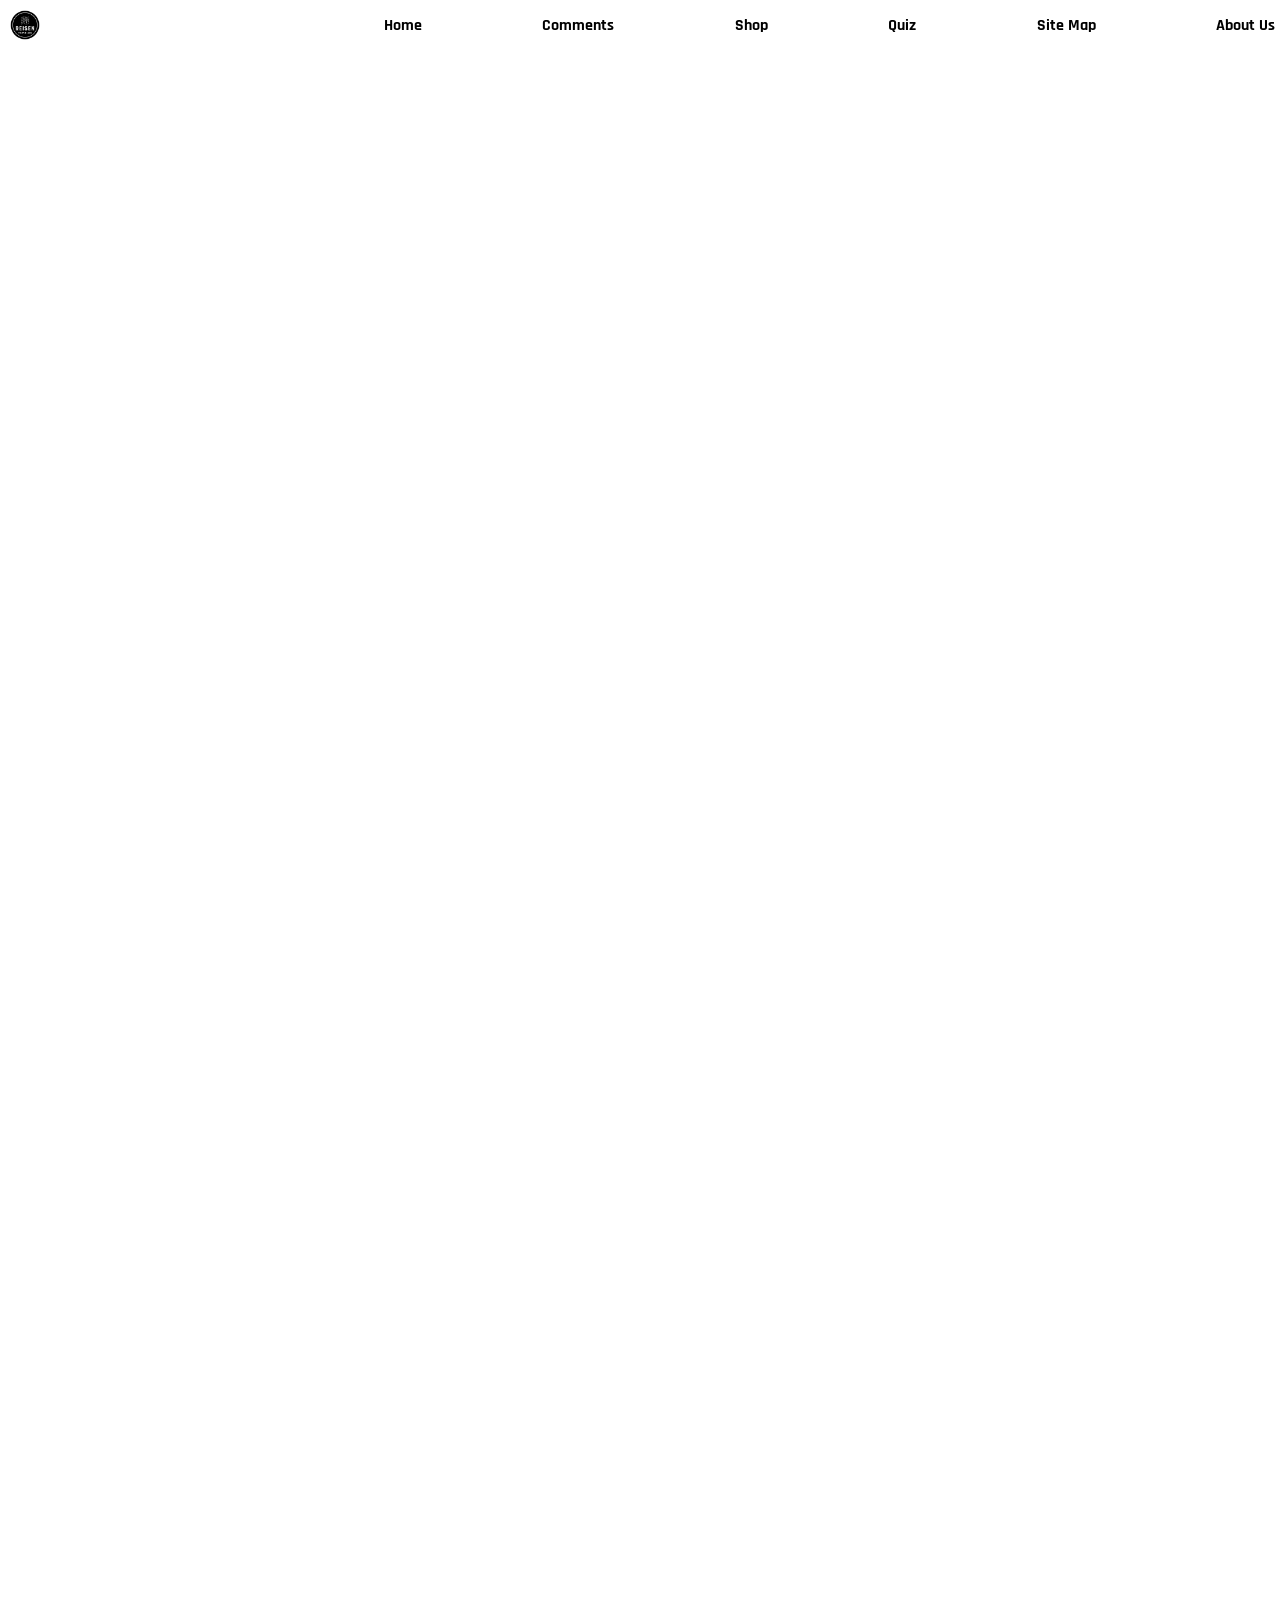
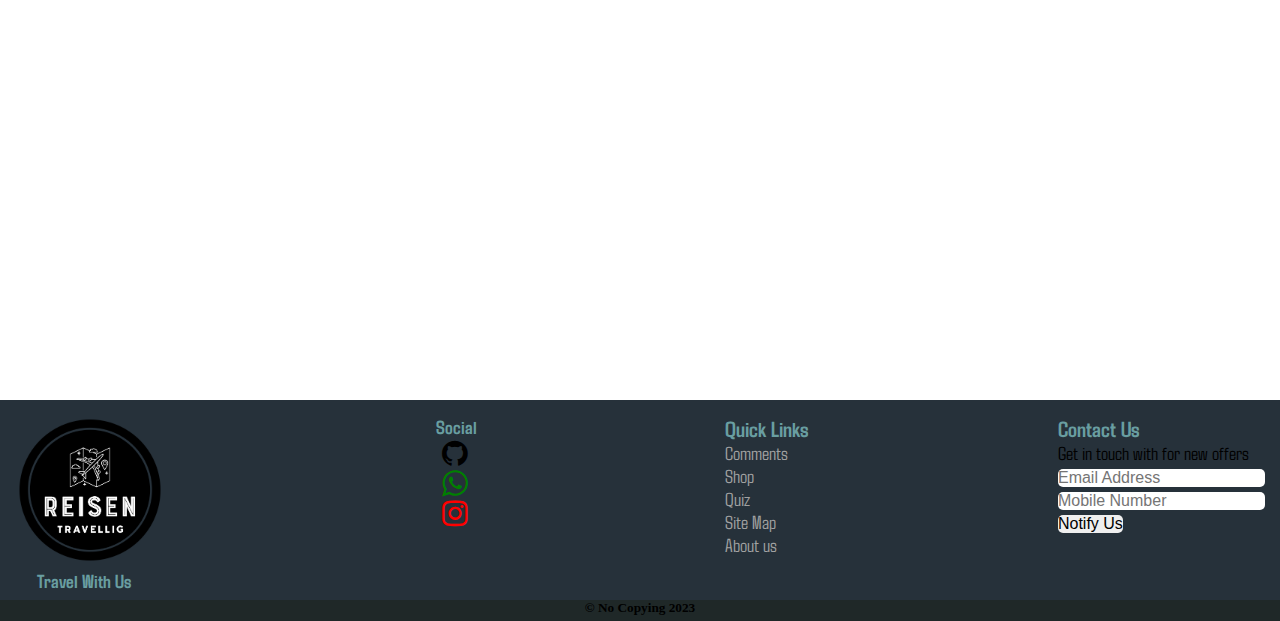
==== index.html @ e5f5f833 "Update index.html" ====
<!DOCTYPE html>
<html lang="en">
<head>
    <meta charset="UTF-8">
    <meta name="viewport" content="width=device-width, initial-scale=1.0">
    <title>Document</title>
    <link rel="stylesheet" href="https://cdnjs.cloudflare.com/ajax/libs/font-awesome/4.7.0/css/font-awesome.min.css">
    <style>
        @import url('https://fonts.googleapis.com/css2?family=Rajdhani&display=swap');
        @import url('https://fonts.googleapis.com/css2?family=Agdasima:wght@700&display=swap');

        *{
            margin: 0;
            padding: 0;
            box-sizing: border-box;
        }

        body{
            display: flex;
            flex-direction: column;
        }
        .navbar {
            position: fixed;
            top: 0;
            width: 100%;
            height: 60px;
            background-color: transparent;
            transition: background-color 0.3s ease;
            display: flex;
            justify-content: space-between;
        }

        .navbar.scrolled {
            background-color: #998686;
        }

        .logo{
            width: 20%;
        }
        .logo img{
            width: 40px;
            padding: 10px 0px 0px 10px ;
        }
        .nav{
            width: 70%;
            display: flex;
            justify-content: space-between;
        }
        .nav a{
            padding: 15px 5px 0px 0px;
            text-decoration: none;
            color: black;
            font-family: 'Rajdhani', sans-serif;
            font-weight:bolder;
            transition: 0.5s ease;
        }

        .nav a:hover{
            text-decoration: 2px solid red underline;
            transform: scale(1.1);
        }





        .content {
            height: 2000px;
        }

        .main-footer{
            margin-top: auto;
            background-color: rgb(38, 49, 58);
            display: flex;
            justify-content: space-between;
            height: 200px;
            font-family: 'Agdasima', sans-serif;
            font-size:larger;
        }

        .main-footer h3,h4{
            color: rgb(105, 158, 161);
        }

        .main-footer img{
            width: 150px;
        }

        .footer-col-1{
            padding: 15px;
        }

        .main-footer h4{
            margin-left: 22px;
        }

        .footer-col-1 input{
            border-radius: 5px;
            border-style: none;
            font-size:medium;
        }
        .footer-col-1 a{
            display: flex;
            text-decoration: none;
            color: rgb(161, 161, 161);
        }

        .footer-col-1 .social{
            display: flex;
            justify-content: center;
            margin-left: 20px;
        }

        footer{
            background-color: rgb(31, 40, 40);
            text-align: center;
            padding-bottom: 5px;
        }

    </style>
</head>
<body>
    <body>
        <nav class="navbar">
          <div class="logo">
            <img src="./LandingPageContents/logo1.png" alt="Logo">
          </div>
          <div class="nav">
            <a href="index.html">Home</a>
            <a href="">Comments</a>
            <a href="">Shop</a>
            <a href="">Quiz</a>
            <a href="">Site Map</a>
            <a href="">About Us</a>
          </div>
        </nav>
            
        <div class="content">
            
        </div>
        <div class="main-footer">
            <div class="footer-col-1">
                <img src="./LandingPageContents/logo1.png" alt="">
                <h4>Travel With Us</h4>
            </div>
            <div class="footer-col-1">
                <h4>Social</h4>
                <a href="https://github.com/" class="social"><i class="fa fa-github" style="font-size:30px; color: black;"></i></a>
                <a href="https://web.whatsapp.com/" class="social"><i class="fa fa-whatsapp" style="font-size:30px; color:green"></i></a>
                <a href="https://instagram.com" class="social"><i class="fa fa-instagram" style="font-size:30px ; color: rgb(255, 0, 0);"></i></a>
            </div>
            <div class="footer-col-1">
                <h3>Quick Links</h3>
                <a href="">Comments</a>
                <a href="">Shop</a>
                <a href="">Quiz</a>
                <a href="">Site Map</a>
                <a href="">About us</a>
            </div>
            <div class="footer-col-1">
                <h3>Contact Us</h3>
                <p>Get in touch with for new offers</p>
                <input type="email" placeholder="Email Address"><br>
                <input type="tel" name="" id="" placeholder="Mobile Number"><br>
                <input type="submit" value="Notify Us">
            </div>
        </div>
        <footer>
            <h5><span>&copy;</span> No Copying 2023</h5>
        </footer>
      
        
      </body>
</body>
<script>
    window.addEventListener('scroll', function() {
        var navbar = document.querySelector('.navbar');
        var scrolled = window.scrollY > 0;

        if (scrolled) {
            navbar.classList.add('scrolled');
        } else {
            navbar.classList.remove('scrolled');
        }
    });    


</script>
</html>
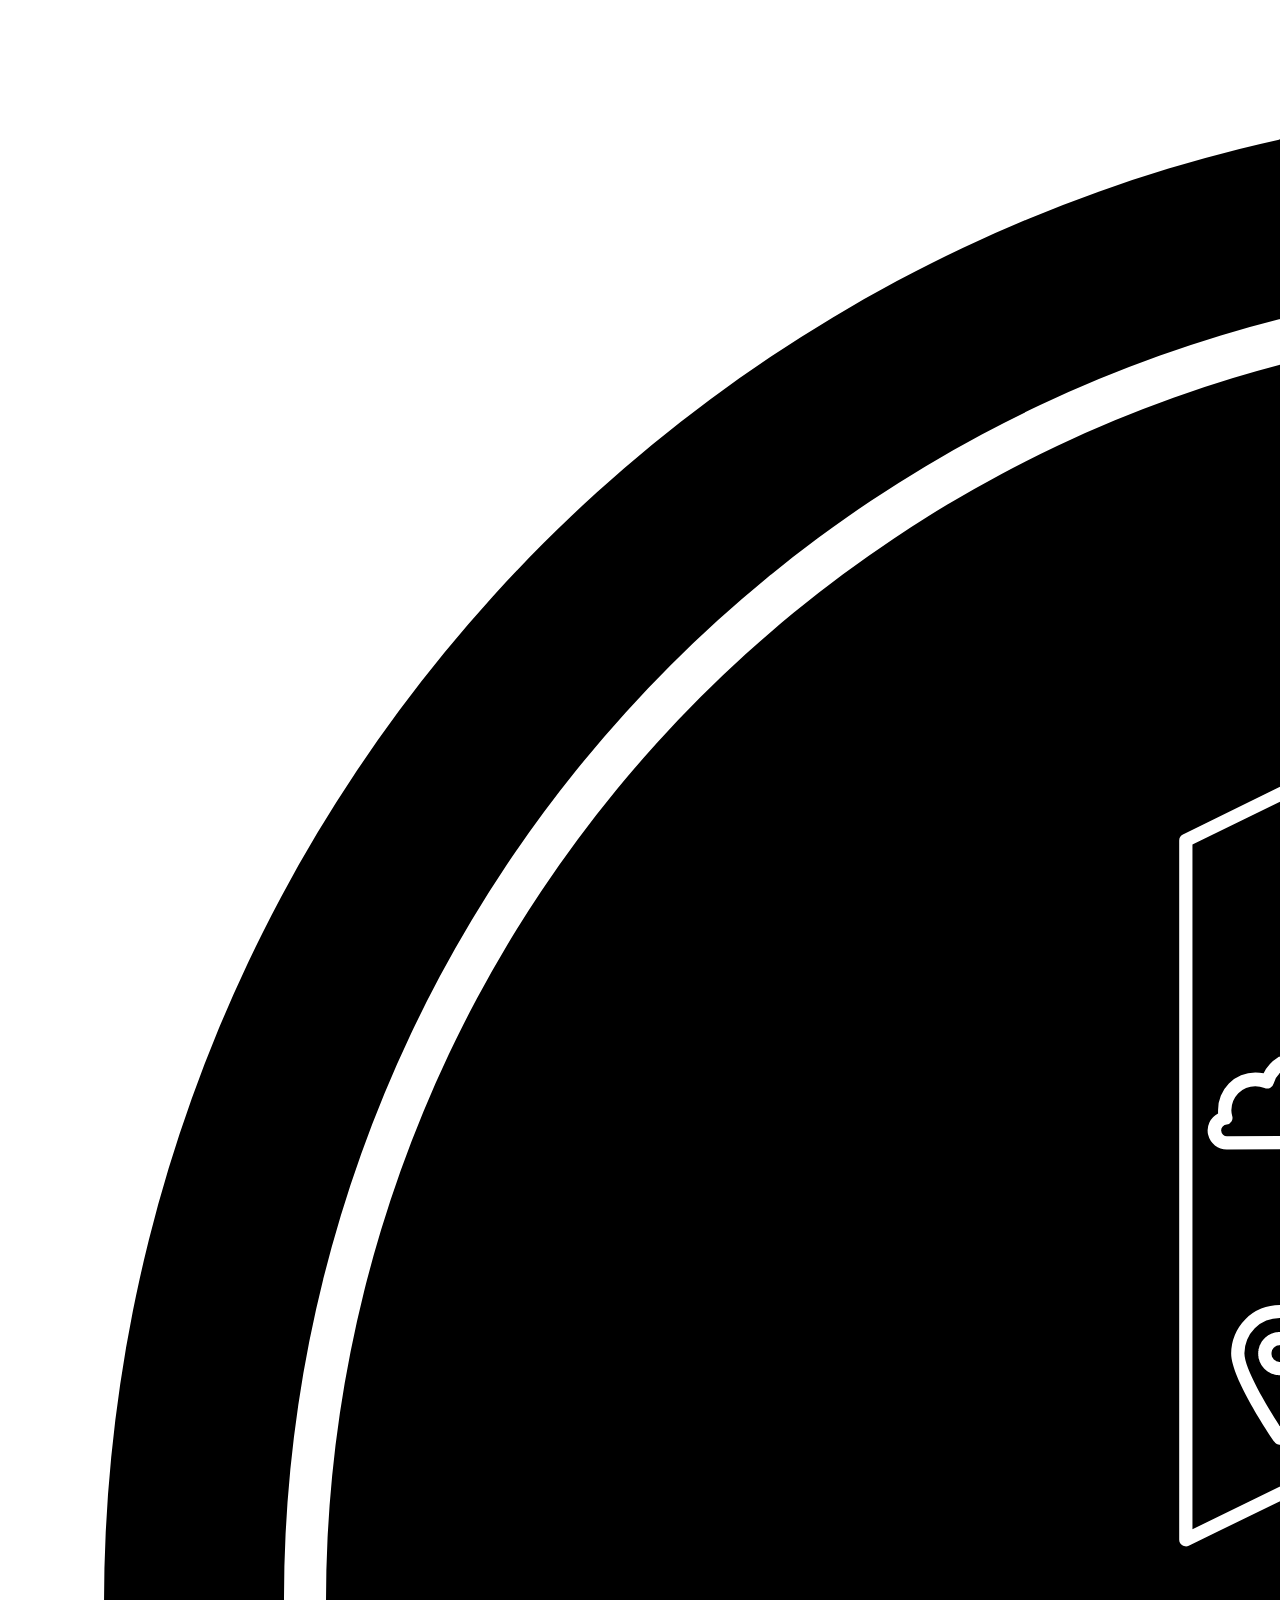
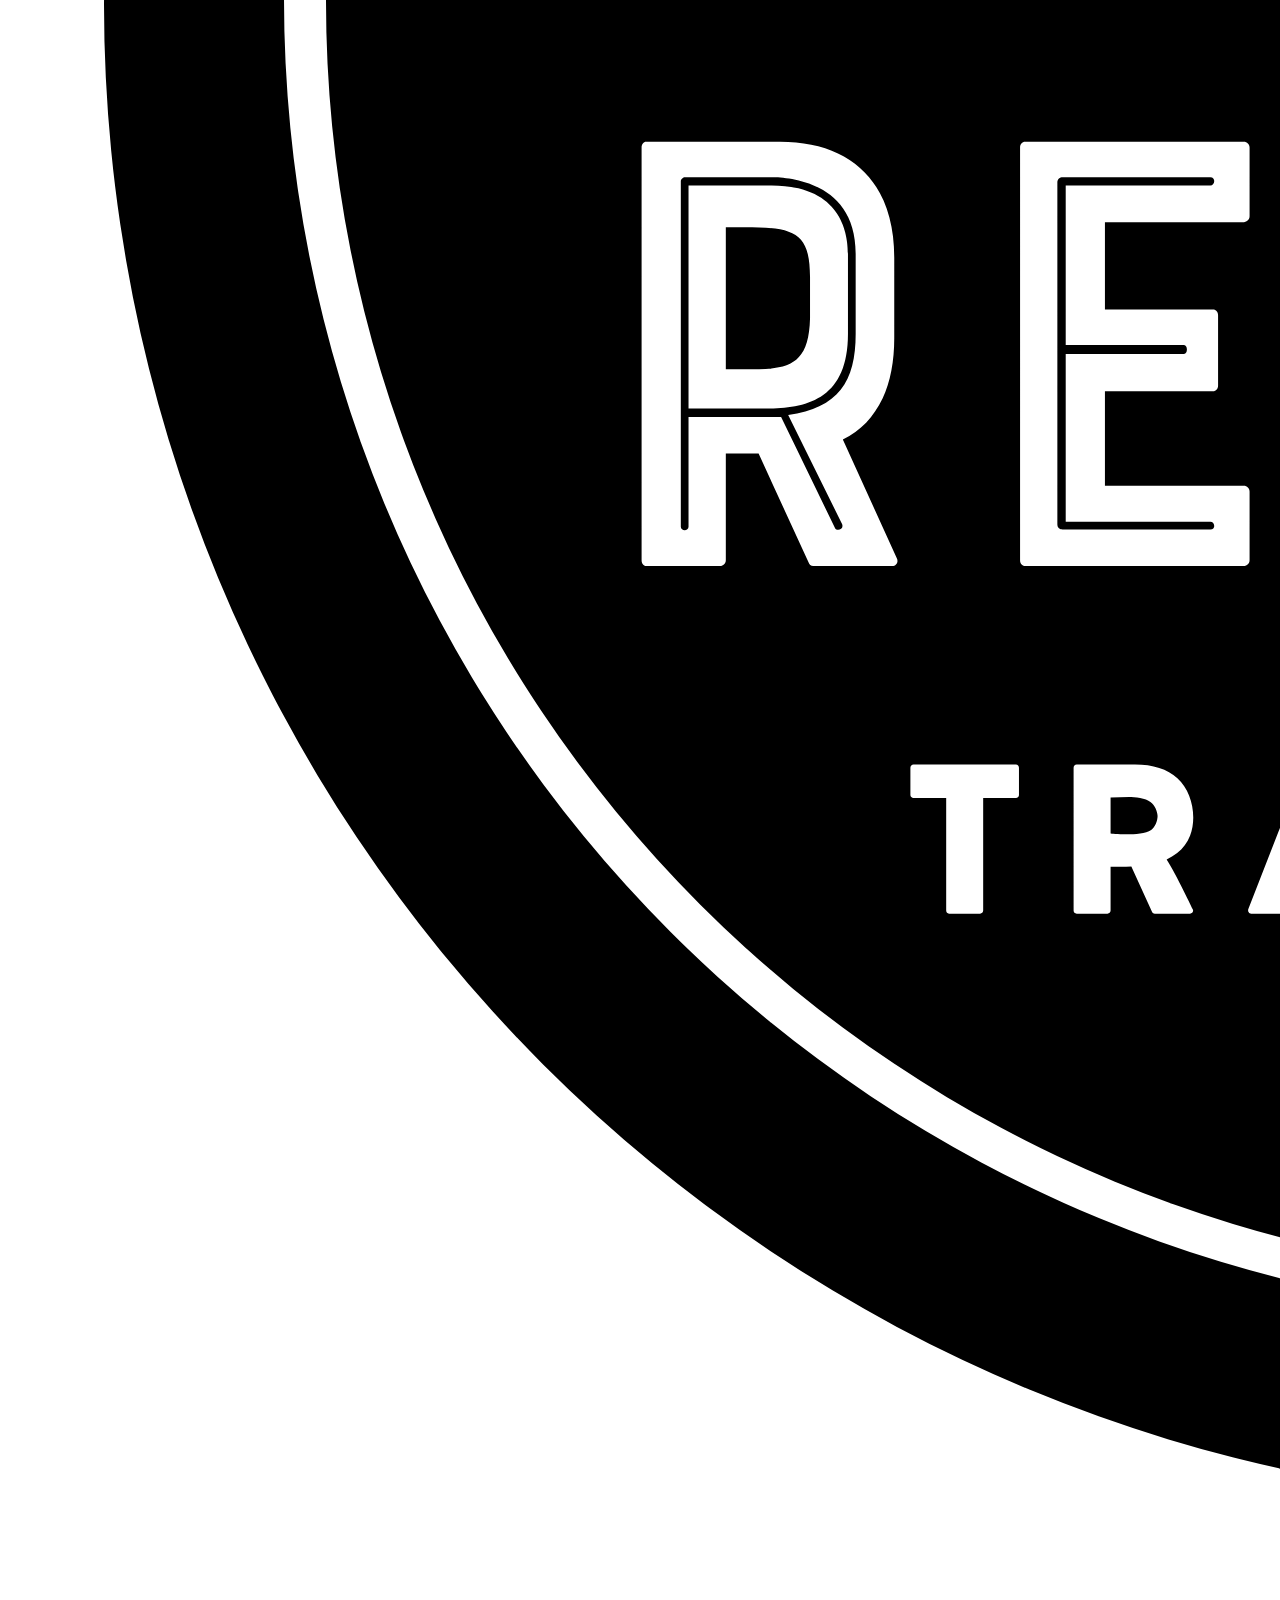
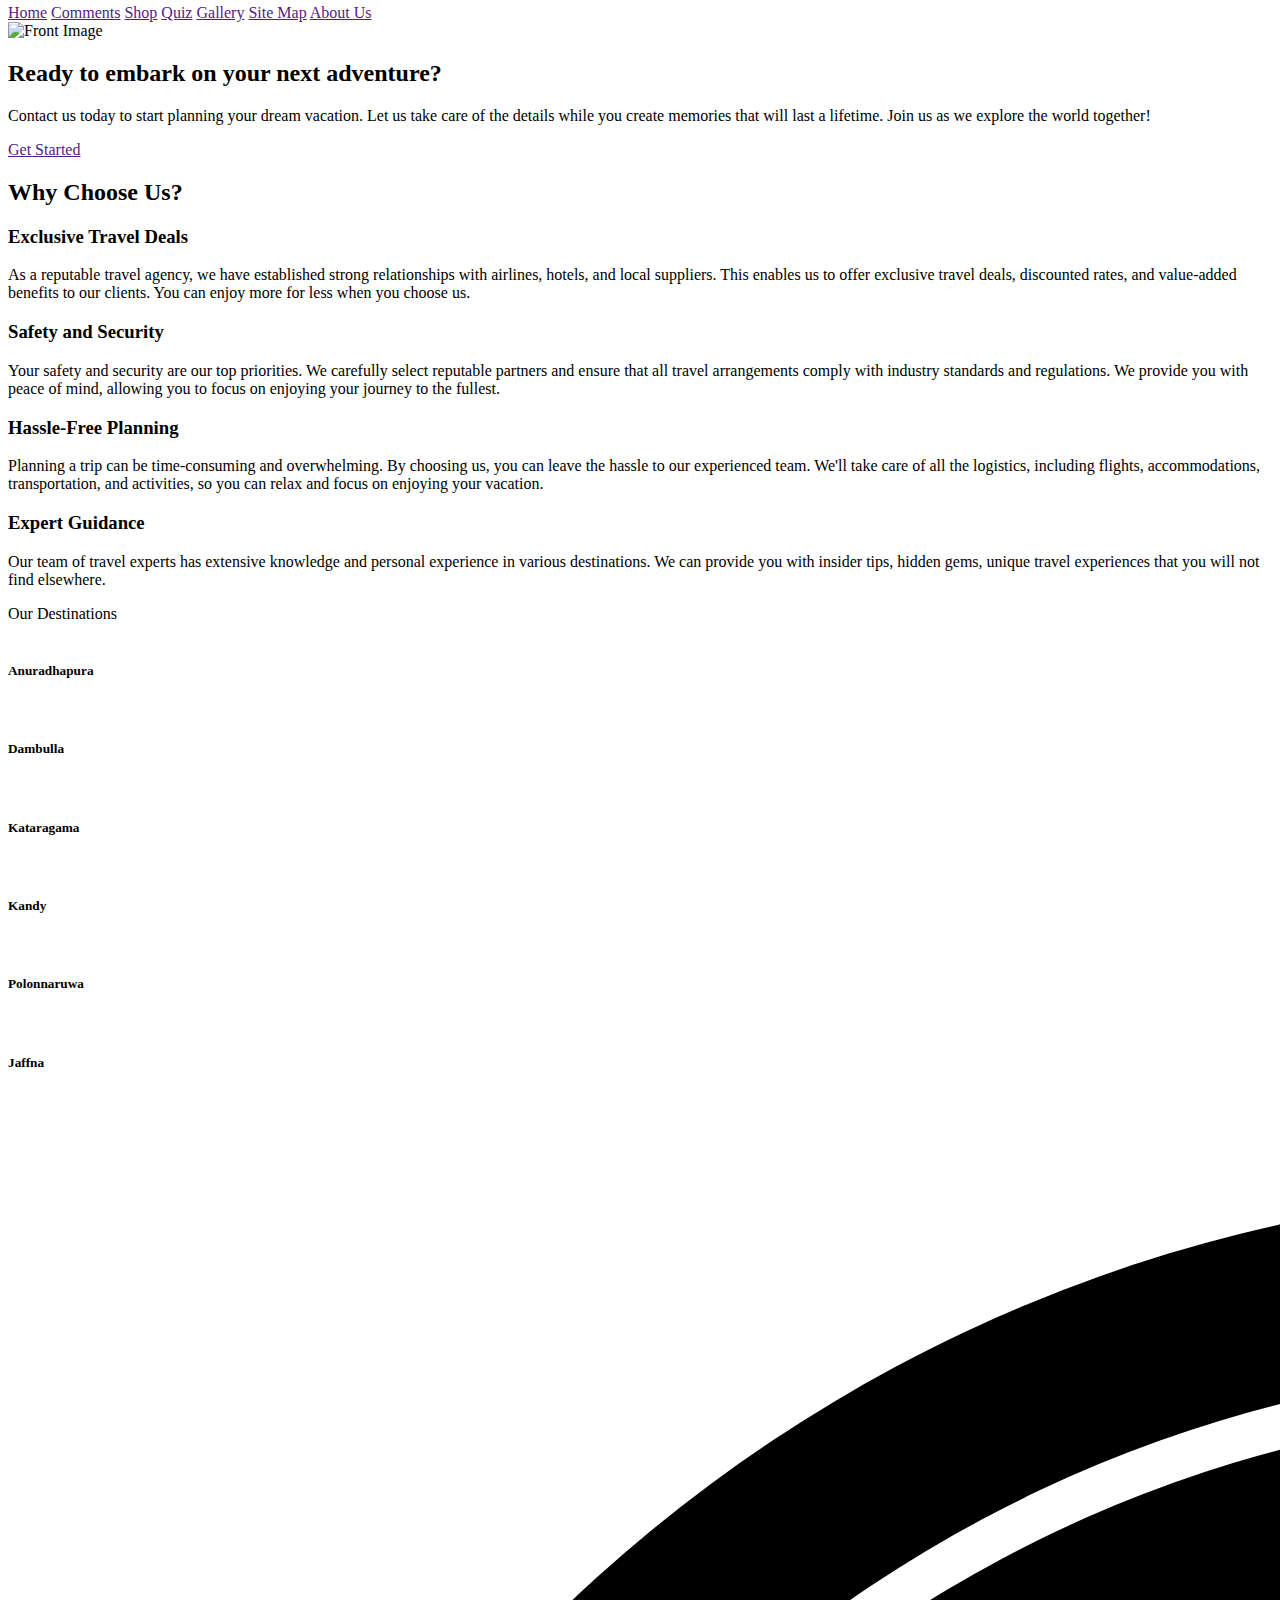
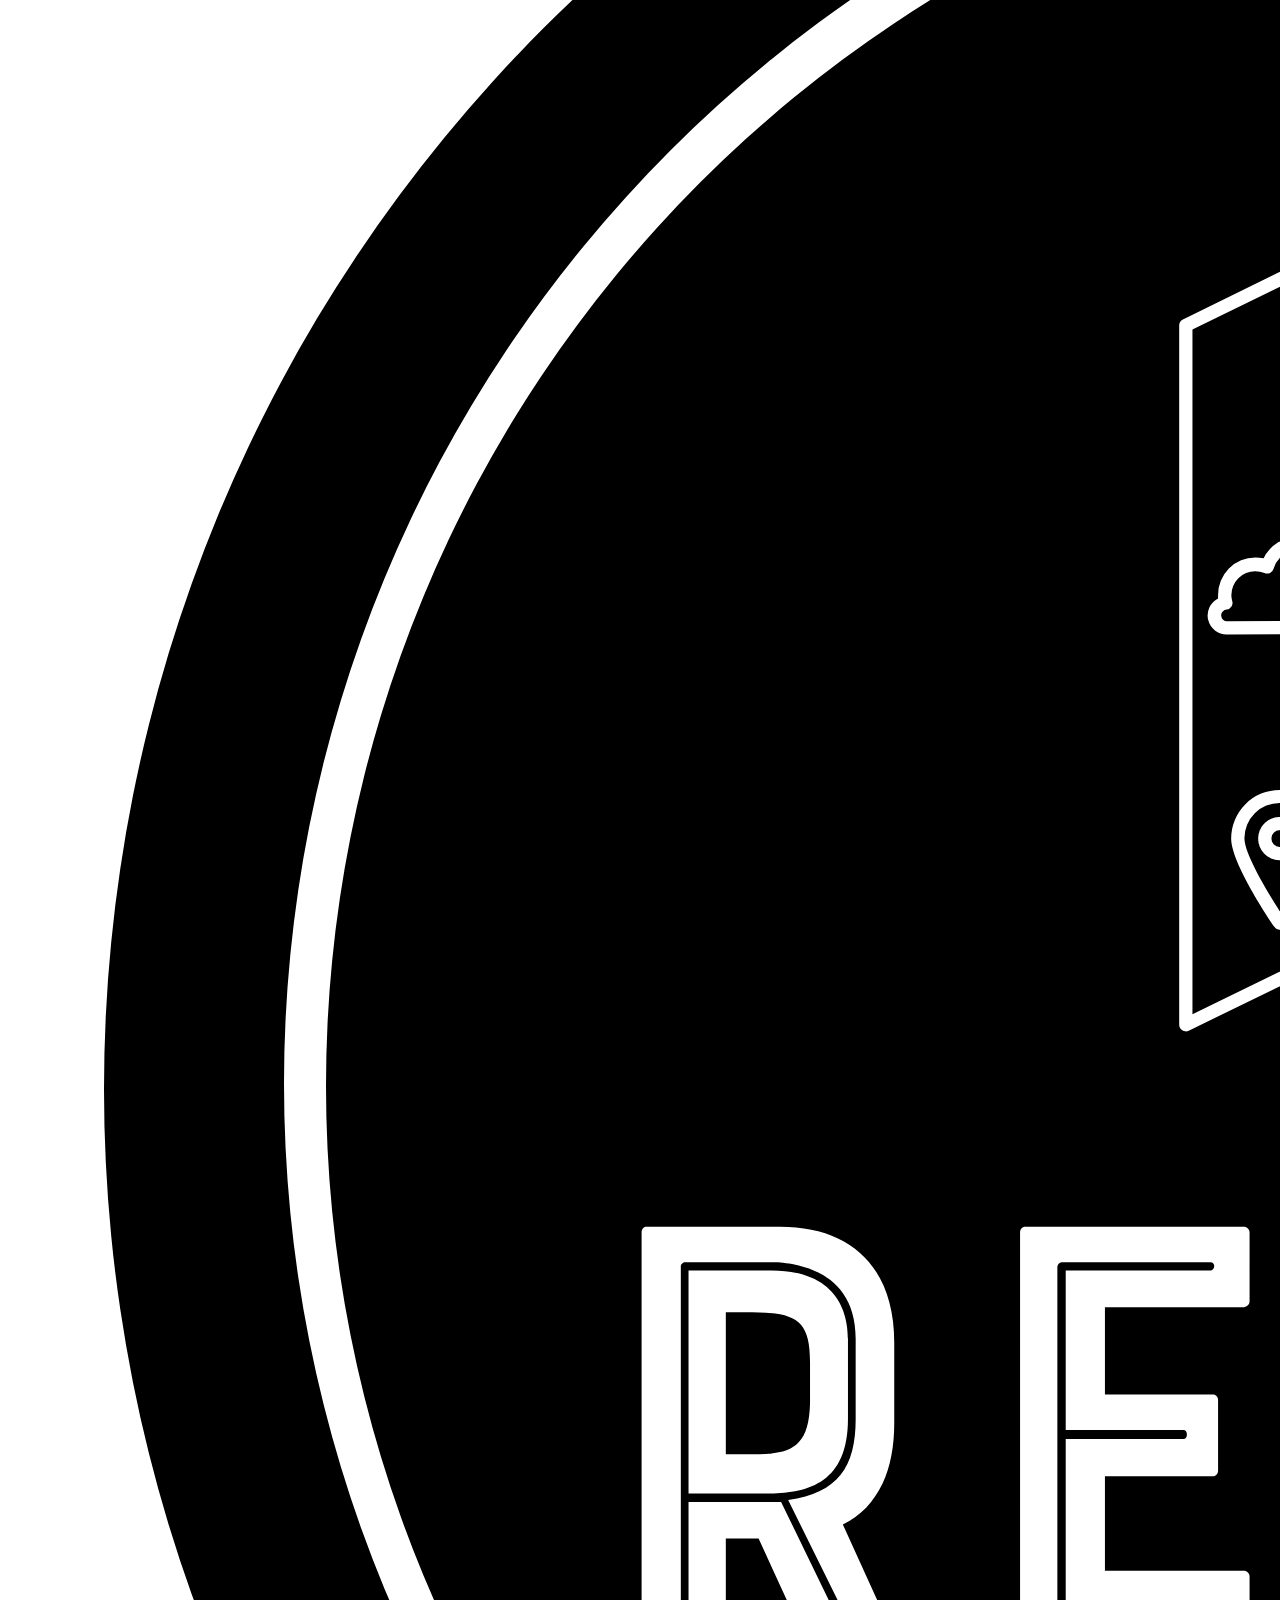
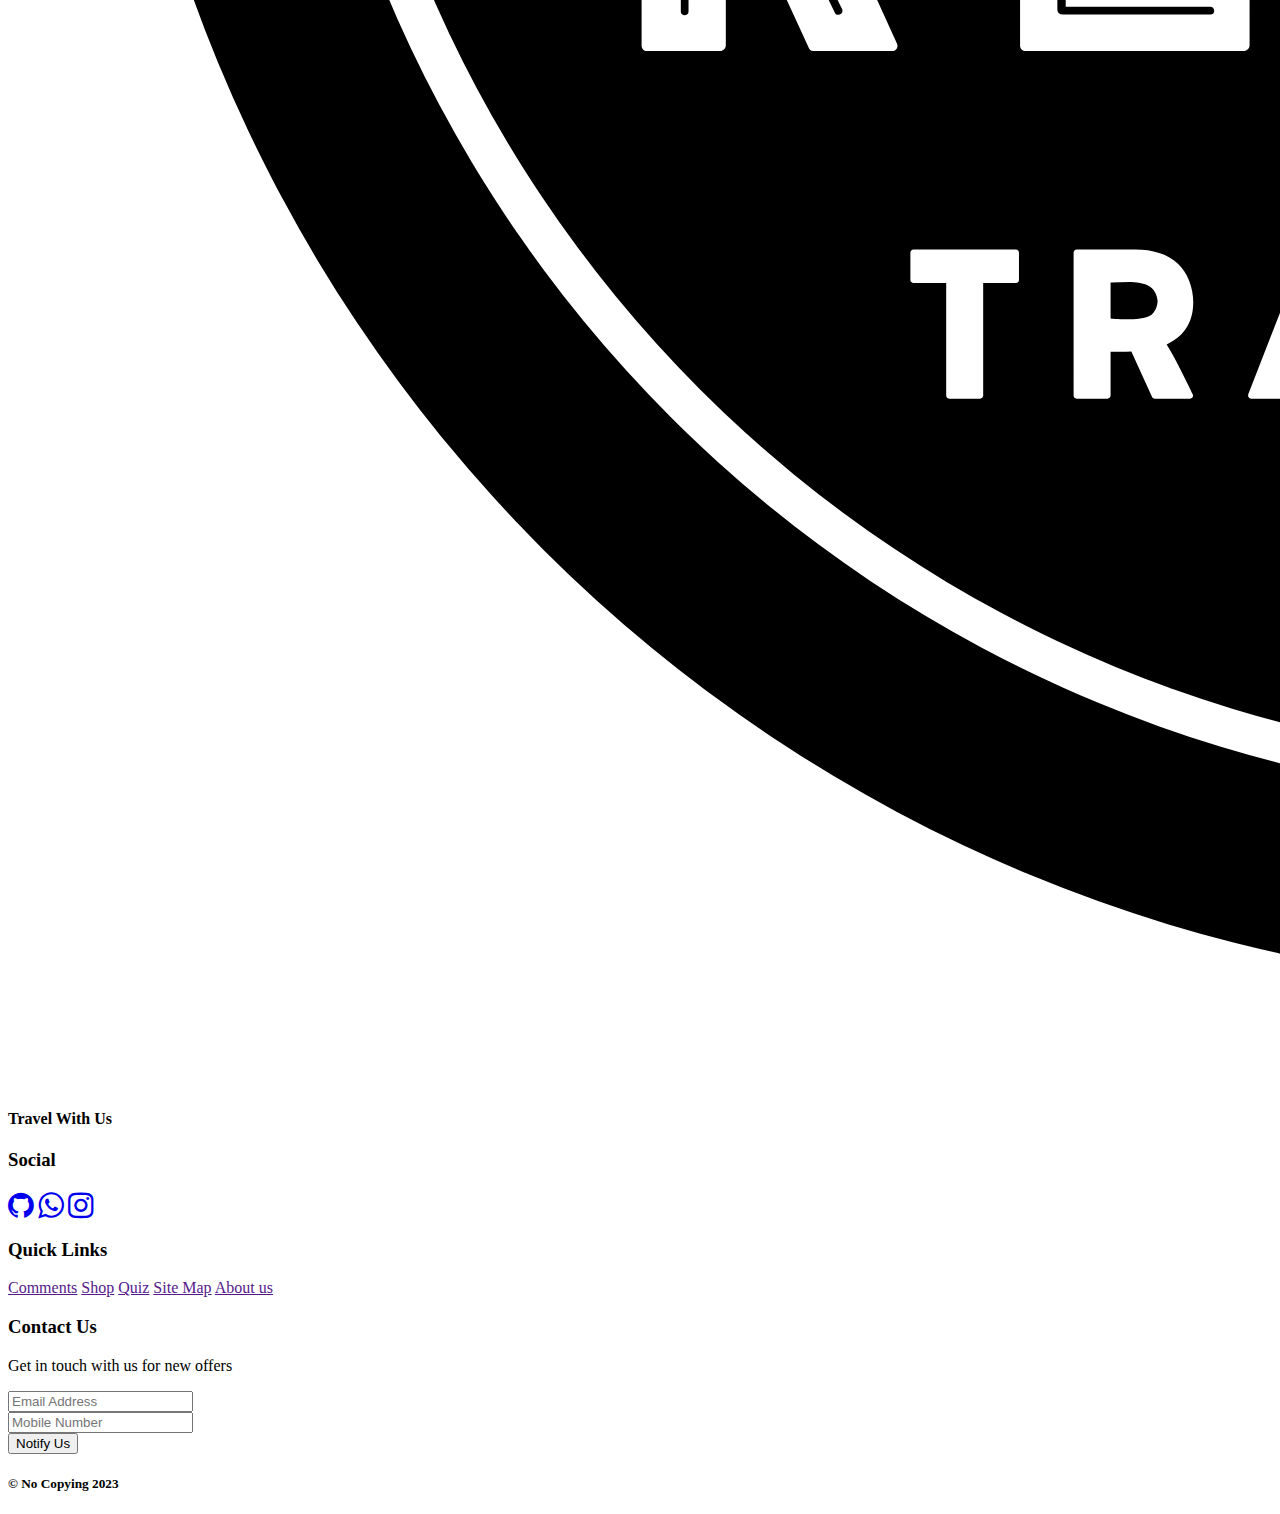
==== commit 0308086e: "Add files via upload" ====
--- a/index.html
+++ b/index.html
@@ -3,187 +3,134 @@
 <head>
     <meta charset="UTF-8">
     <meta name="viewport" content="width=device-width, initial-scale=1.0">
-    <title>Document</title>
+    <title>Welcome to Reisen Tourism </title>
     <link rel="stylesheet" href="https://cdnjs.cloudflare.com/ajax/libs/font-awesome/4.7.0/css/font-awesome.min.css">
-    <style>
-        @import url('https://fonts.googleapis.com/css2?family=Rajdhani&display=swap');
-        @import url('https://fonts.googleapis.com/css2?family=Agdasima:wght@700&display=swap');
-
-        *{
-            margin: 0;
-            padding: 0;
-            box-sizing: border-box;
-        }
-
-        body{
-            display: flex;
-            flex-direction: column;
-        }
-        .navbar {
-            position: fixed;
-            top: 0;
-            width: 100%;
-            height: 60px;
-            background-color: transparent;
-            transition: background-color 0.3s ease;
-            display: flex;
-            justify-content: space-between;
-        }
-
-        .navbar.scrolled {
-            background-color: #998686;
-        }
-
-        .logo{
-            width: 20%;
-        }
-        .logo img{
-            width: 40px;
-            padding: 10px 0px 0px 10px ;
-        }
-        .nav{
-            width: 70%;
-            display: flex;
-            justify-content: space-between;
-        }
-        .nav a{
-            padding: 15px 5px 0px 0px;
-            text-decoration: none;
-            color: black;
-            font-family: 'Rajdhani', sans-serif;
-            font-weight:bolder;
-            transition: 0.5s ease;
-        }
-
-        .nav a:hover{
-            text-decoration: 2px solid red underline;
-            transform: scale(1.1);
-        }
-
-
-
-
-
-        .content {
-            height: 2000px;
-        }
-
-        .main-footer{
-            margin-top: auto;
-            background-color: rgb(38, 49, 58);
-            display: flex;
-            justify-content: space-between;
-            height: 200px;
-            font-family: 'Agdasima', sans-serif;
-            font-size:larger;
-        }
-
-        .main-footer h3,h4{
-            color: rgb(105, 158, 161);
-        }
-
-        .main-footer img{
-            width: 150px;
-        }
-
-        .footer-col-1{
-            padding: 15px;
-        }
-
-        .main-footer h4{
-            margin-left: 22px;
-        }
-
-        .footer-col-1 input{
-            border-radius: 5px;
-            border-style: none;
-            font-size:medium;
-        }
-        .footer-col-1 a{
-            display: flex;
-            text-decoration: none;
-            color: rgb(161, 161, 161);
-        }
-
-        .footer-col-1 .social{
-            display: flex;
-            justify-content: center;
-            margin-left: 20px;
-        }
-
-        footer{
-            background-color: rgb(31, 40, 40);
-            text-align: center;
-            padding-bottom: 5px;
-        }
-
-    </style>
+    <link rel="icon" href="./LandingPageContents/logo1.png" type="image/png">
+    <link rel="stylesheet" href="./CSS/LandingPageStyle.css">
+    <script src="./JavaScript/LandingPageJS.js"></script>
 </head>
 <body>
-    <body>
-        <nav class="navbar">
-          <div class="logo">
+    <nav class="navbar" id="navbar">
+        <div class="logo">
             <img src="./LandingPageContents/logo1.png" alt="Logo">
-          </div>
-          <div class="nav">
-            <a href="index.html">Home</a>
+        </div>
+        <div class="nav">
+            <a href="">Home</a>
+            <a href="">Comments</a>
+            <a href="">Shop</a>
+            <a href="">Quiz</a>
+            <a href="">Gallery</a>
+            <a href="">Site Map</a>
+            <a href="">About Us</a>
+        </div>
+    </nav>
+
+    <div class="content">
+        <div class="front-image">
+            <img src="./Images/image.jpg" alt="Front Image">
+            <div class="caption">
+                <h2>Ready to embark on your next adventure?</h2>
+                <p> Contact us today to start planning your dream vacation. Let us take care of the details while you create memories that will last a lifetime. Join us as we explore the world together!</p>
+                <a href="">Get Started</a>
+            </div>
+        </div>
+    </div>
+
+    <div class="note">
+        <h2>Why Choose Us?</h2>
+    </div>
+
+    <div class="labels">
+        <div class="label">
+            <h3>Exclusive Travel Deals</h3>
+            
+            <p>As a reputable travel agency, we have established strong relationships with airlines, hotels, and local suppliers. This enables us to offer exclusive travel deals, discounted rates, and value-added benefits to our clients. You can enjoy more for less when you choose us.</p>
+        </div>
+        <div class="label">
+            <h3>Safety and Security</h3>
+            <p>Your safety and security are our top priorities. We carefully select reputable partners and ensure that all travel arrangements comply with industry standards and regulations. We provide you with peace of mind, allowing you to focus on enjoying your journey to the fullest.</p>
+        </div>
+        <div class="label">
+            <h3>Hassle-Free Planning</h3>
+            <p>Planning a trip can be time-consuming and overwhelming. By choosing us, you can leave the hassle to our experienced team. We'll take care of all the logistics, including flights, accommodations, transportation, and activities, so you can relax and focus on enjoying your vacation.</p>
+        </div>
+        <div class="label">
+            <h3>Expert Guidance</h3>
+            <p>Our team of travel experts has extensive knowledge and personal experience in various destinations. We can provide you with insider tips, hidden gems, unique travel experiences that you will not find elsewhere.</p>
+        </div>
+    </div>
+    <div class="our-picks">
+        Our Destinations
+    </div>
+    <div class="places">
+        <div class="city">
+            <img src="./Images/anuradhapura.jpg" alt="">
+            <div class="city-text">
+                <h5>Anuradhapura</h5>
+            </div>
+        </div>
+        <div class="city">
+            <img src="./Images/dambulla.jpg" alt="">
+            <div class="city-text">
+                <h5>Dambulla</h5>
+            </div>
+        </div>
+        <div class="city">
+            <img src="./Images/kataragama.jpg" alt="">
+            <div class="city-text">
+                <h5>Kataragama</h5>
+            </div>
+        </div>
+        <div class="city">
+            <img src="./Images/kandy.jpg" alt="">
+            <div class="city-text">
+                <h5>Kandy</h5>
+            </div>
+        </div>
+        <div class="city">
+            <img src="./Images/polonnaruwa.jpg" alt="">
+            <div class="city-text">
+                <h5>Polonnaruwa</h5>
+            </div>
+        </div>
+        <div class="city">
+            <img src="./Images/jaffna.jpg" alt="">
+            <div class="city-text">
+                <h5>Jaffna</h5>
+            </div>
+        </div>
+    </div>
+
+    <div class="main-footer">
+        <div class="footer-col-1">
+            <img src="./LandingPageContents/logo1.png" alt="">
+            <h4>Travel With Us</h4>
+        </div>
+        <div class="footer-col-1">
+            <h3>Social</h3>
+            <a href="https://github.com/devmaniac1/" class="social"><i class="fa fa-github" style="font-size:30px;"></i></a>
+            <a href="https://web.whatsapp.com/" class="social"><i class="fa fa-whatsapp" style="font-size:30px;"></i></a>
+            <a href="https://instagram.com" class="social"><i class="fa fa-instagram" style="font-size:30px;"></i></a>
+        </div>
+        <div class="footer-col-1">
+            <h3>Quick Links</h3>
             <a href="">Comments</a>
             <a href="">Shop</a>
             <a href="">Quiz</a>
             <a href="">Site Map</a>
-            <a href="">About Us</a>
-          </div>
-        </nav>
-            
-        <div class="content">
-            
+            <a href="">About us</a>
         </div>
-        <div class="main-footer">
-            <div class="footer-col-1">
-                <img src="./LandingPageContents/logo1.png" alt="">
-                <h4>Travel With Us</h4>
-            </div>
-            <div class="footer-col-1">
-                <h4>Social</h4>
-                <a href="https://github.com/" class="social"><i class="fa fa-github" style="font-size:30px; color: black;"></i></a>
-                <a href="https://web.whatsapp.com/" class="social"><i class="fa fa-whatsapp" style="font-size:30px; color:green"></i></a>
-                <a href="https://instagram.com" class="social"><i class="fa fa-instagram" style="font-size:30px ; color: rgb(255, 0, 0);"></i></a>
-            </div>
-            <div class="footer-col-1">
-                <h3>Quick Links</h3>
-                <a href="">Comments</a>
-                <a href="">Shop</a>
-                <a href="">Quiz</a>
-                <a href="">Site Map</a>
-                <a href="">About us</a>
-            </div>
-            <div class="footer-col-1">
-                <h3>Contact Us</h3>
-                <p>Get in touch with for new offers</p>
-                <input type="email" placeholder="Email Address"><br>
-                <input type="tel" name="" id="" placeholder="Mobile Number"><br>
-                <input type="submit" value="Notify Us">
-            </div>
+        <div class="footer-col-1">
+            <h3>Contact Us</h3>
+            <p>Get in touch with us for new offers</p>
+            <input type="email" placeholder="Email Address"><br>
+            <input type="tel" name="" id="" placeholder="Mobile Number"><br>
+            <input type="submit" value="Notify Us">
         </div>
-        <footer>
-            <h5><span>&copy;</span> No Copying 2023</h5>
-        </footer>
-      
-        
-      </body>
+    </div>
+    <footer>
+        <h5><span>&copy;</span> No Copying 2023</h5>
+    </footer>
 </body>
-<script>
-    window.addEventListener('scroll', function() {
-        var navbar = document.querySelector('.navbar');
-        var scrolled = window.scrollY > 0;
+</html>
 
-        if (scrolled) {
-            navbar.classList.add('scrolled');
-        } else {
-            navbar.classList.remove('scrolled');
-        }
-    });    
-
-
-</script>
-</html>
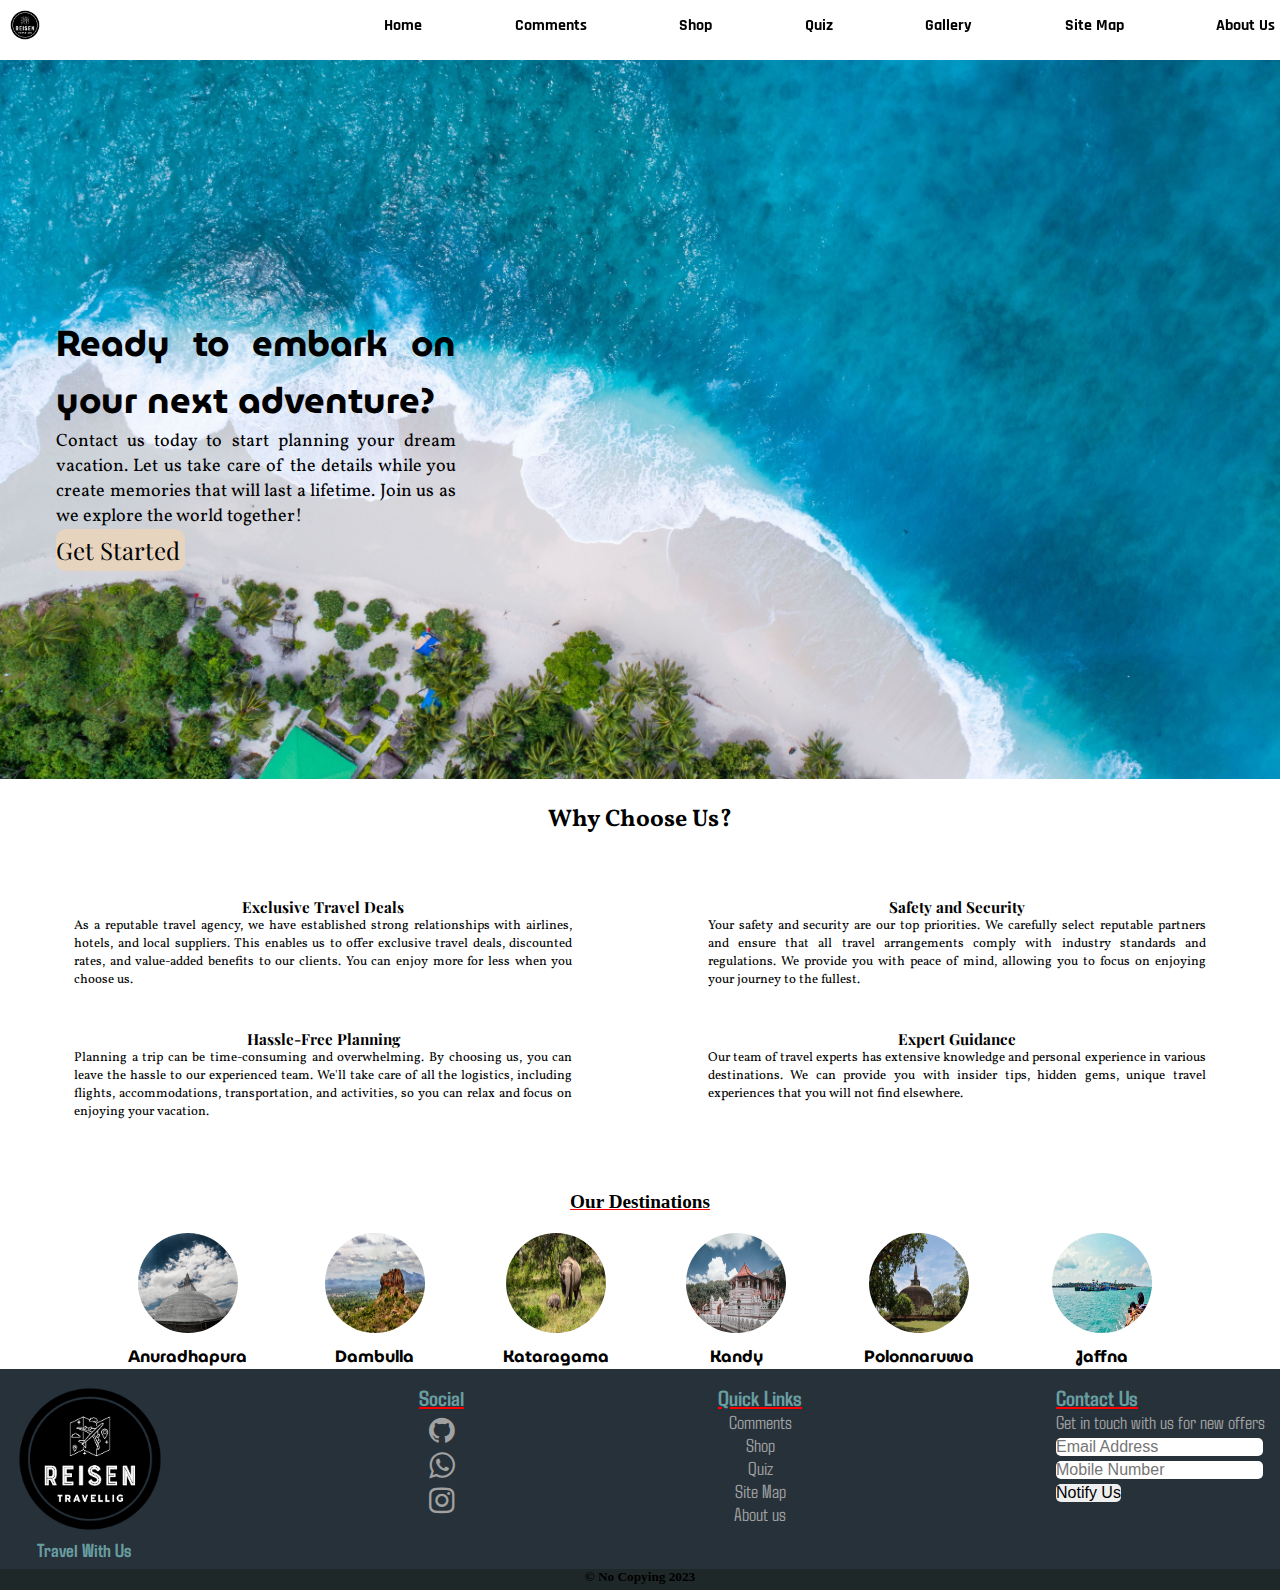
==== commit 756b6564: "Update index.html" ====
--- a/index.html
+++ b/index.html
@@ -132,5 +132,17 @@
         <h5><span>&copy;</span> No Copying 2023</h5>
     </footer>
 </body>
+    <script>
+        window.addEventListener('scroll', function() {
+            var navbar = document.querySelector('.navbar');
+            var scrolled = window.scrollY > 0;
+
+            if (scrolled) {
+                navbar.classList.add('scrolled');
+            } else {
+                navbar.classList.remove('scrolled');
+            }
+        });
+    </script>
 </html>
 
--- a/CSS/LandingPageStyle.css
+++ b/CSS/LandingPageStyle.css
@@ -0,0 +1,287 @@
+@import url('https://fonts.googleapis.com/css2?family=Rajdhani&display=swap');
+        @import url('https://fonts.googleapis.com/css2?family=Agdasima:wght@700&display=swap');
+        @import url('https://fonts.googleapis.com/css2?family=MuseoModerno:wght@200;400&family=Playfair+Display:wght@400;700&family=Vollkorn:ital,wght@0,400;0,700;1,400&display=swap');
+
+* {
+    margin: 0;
+    padding: 0;
+    box-sizing: border-box;
+}
+
+body {
+    display: flex;
+    flex-direction: column;
+}
+
+.navbar {
+    position: fixed;
+    top: 0;
+    width: 100%;
+    height: 60px;
+    background-color: transparent;
+    transition: background-color 0.3s ease;
+    display: flex;
+    justify-content: space-between;
+    z-index: 999;
+}
+
+.navbar.scrolled {
+    background-color: rgb(38, 49, 58);
+}
+
+.logo {
+    width: 20%;
+}
+
+.logo img {
+    width: 40px;
+    padding: 10px 0px 0px 10px;
+}
+
+.nav {
+    width: 70%;
+    display: flex;
+    justify-content: space-between;
+}
+
+.nav a {
+    padding: 15px 5px 0px 0px;
+    text-decoration: none;
+    color: black;
+    font-family: 'Rajdhani', sans-serif;
+    font-weight: bolder;
+    transition: 0.5s ease;
+}
+
+.nav a:hover {
+    text-decoration: 2px solid red underline;
+    transform: scale(1.1);
+}
+
+.content {
+    margin-top: 60px;
+}
+
+.front-image {
+    margin-top: 0;
+    position: relative;
+}
+
+.front-image img {
+    width: 100%;
+    height: auto;
+}
+
+.front-image .caption {
+    position: absolute;
+    top: 50%;
+    left: 20%;
+    transform: translate(-50%, -50%);
+    color: #000000;
+    text-align: justify;
+    font-size: 24px;
+    width: 400px;
+    
+    
+    font-family: 'MuseoModerno', cursive;
+}
+
+.caption p{
+    font-family: 'Vollkorn', serif;
+    font-size: large;
+}
+
+.caption a{
+    padding: 5px 5px 5px 0px;
+    position: absolute;
+    text-decoration: none;
+    color: #000000;
+    background-color: #E7D4BF;
+    border-radius: 10px;
+    font-family: 'Playfair Display', serif;
+}
+.caption a:hover{
+    background-color: #91C0D4;
+    border-radius: 10px;
+}
+
+.note{
+    margin-top: 20px;
+    text-align: center;
+    font-family: 'Vollkorn', serif;
+}
+
+/*.labels {
+    margin-top: 50px;
+    width: 90%;
+    margin-left: auto;
+    margin-right: auto;
+    display: flex;
+    justify-content: space-between;
+    flex-direction:row;
+}
+
+.label{
+    width: 20%;
+    min-height: 190px;
+    max-height: 250px;
+    text-align: left;
+    padding: 10px;
+    border-radius: 5px;
+    transition: 0.5s;
+    font-family: 'Vollkorn', serif;
+    font-size: small;
+}
+.label h3{
+    font-family: 'Playfair Display', serif;
+    text-align: center;
+}
+.label p{
+    text-align: justify;
+}
+
+.label:hover{
+    transform: scale(.9);
+    box-shadow: 5px 5px 0 rgb(38, 49, 58) ;
+    box-shadow: 0 8px 8px -4px rgb(38, 49 , 58);
+    box-shadow: 0 3px 10px rgb(38 49 58 / 1)
+
+}*/
+.labels {
+    margin-top: 50px;
+    width: 90%;
+    margin-left: auto;
+    margin-right: auto;
+    display: flex;
+    justify-content: space-between;
+    flex-wrap: wrap;
+}
+
+.label {
+    width: 45%;
+    min-height: 50px;
+    max-height: 250px;
+    /*background-color: #8e7070;*/
+    text-align: left;
+    padding: 10px;
+    border-radius: 5px;
+    transition: 0.5s;
+    font-family: 'Vollkorn', serif;
+    font-size: small;
+    margin-bottom: 20px;
+}
+
+.label h3 {
+    font-family: 'Playfair Display', serif;
+    text-align: center;
+}
+
+.label p {
+    text-align: justify;
+}
+
+.label:hover {
+    transform: scale(.9);
+    box-shadow: 5px 5px 0 rgb(38, 49, 58);
+    box-shadow: 0 8px 8px -4px rgb(38, 49, 58);
+    box-shadow: 0 3px 10px rgb(38 49 58 / 1);
+}
+
+.our-picks {
+    width: 100%;
+    text-align: center;
+    margin-top: 40px;
+    font-size: larger;
+    font-weight: bolder;
+    text-decoration: underline red;
+}
+
+.places {
+    margin-top: 20px;
+    width: 80%;
+    margin-left: auto;
+    margin-right: auto;
+    display: flex;
+    justify-content: space-between;
+}
+
+.city {
+    display: flex;
+    flex-direction: column;
+    align-items: center;
+    text-align: center;
+}
+
+.city img {
+    width: 100px;
+    height: 100px;
+    border-radius: 50%;
+    margin-bottom: 10px;
+}
+
+.city-text {
+    text-align: center;
+    font-size: 20px;
+    font-family: 'MuseoModerno', cursive;
+}
+
+.main-footer {
+    margin-top: auto;
+    background-color: rgb(38, 49, 58);
+    display: flex;
+    justify-content: space-between;
+    height: 200px;
+    font-family: 'Agdasima', sans-serif;
+    font-size: larger;
+}
+
+.main-footer h3,h4 {
+    color: rgb(105, 158, 161);
+    text-decoration: 2px solid red underline;
+}
+
+.main-footer img {
+    width: 150px;
+}
+
+.footer-col-1 {
+    padding: 15px;
+}
+
+.footer-col-1 p{
+    color: rgb(161, 161, 161)
+}
+
+.main-footer h4 {
+    margin-left: 22px;
+    text-decoration: none;
+}
+
+.footer-col-1 input {
+    border-radius: 5px;
+    border-style: none;
+    font-size: medium;
+}
+
+.footer-col-1 a {
+    display: flex;
+    text-decoration: none;
+    color: rgb(161, 161, 161);
+    transition: 300ms;
+    justify-content: center;
+}
+
+.footer-col-1:nth-child(2) a{
+    margin-top: 5px;
+}
+
+.social:hover{
+    color: #151515;
+}
+
+
+footer {
+    background-color: rgb(31, 40, 40);
+    text-align: center;
+    padding-bottom: 5px;
+}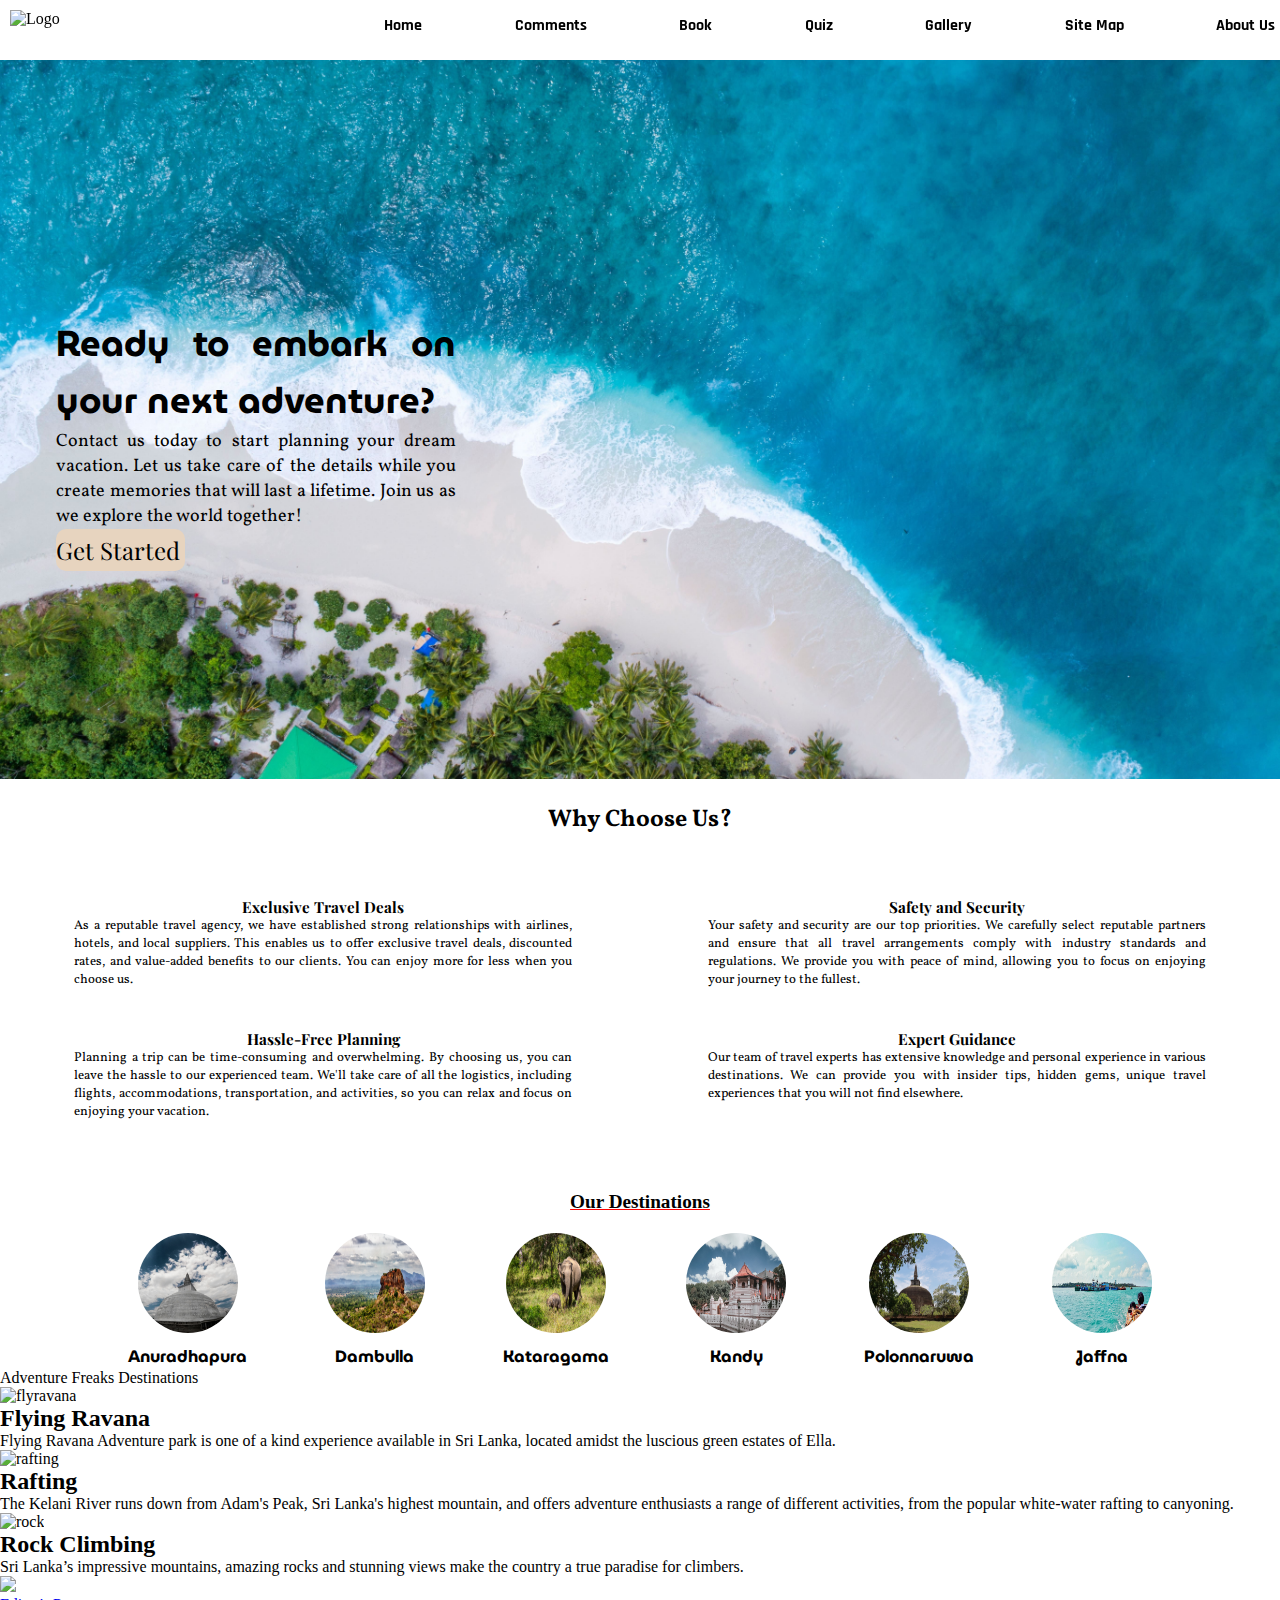
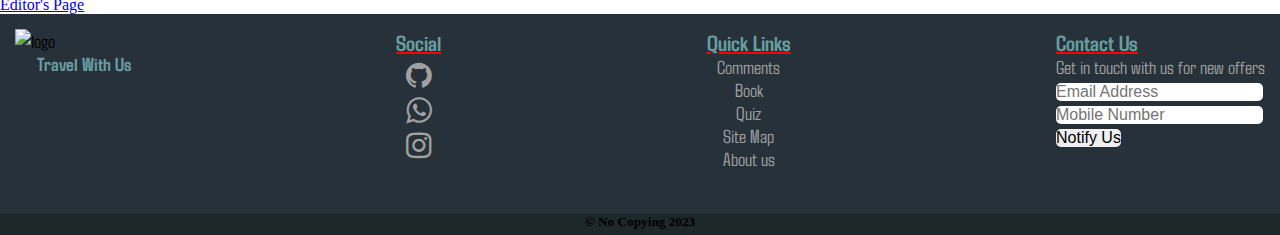
==== commit 893339f9: "Add files via upload" ====
--- a/index.html
+++ b/index.html
@@ -5,26 +5,26 @@
     <meta name="viewport" content="width=device-width, initial-scale=1.0">
     <title>Welcome to Reisen Tourism </title>
     <link rel="stylesheet" href="https://cdnjs.cloudflare.com/ajax/libs/font-awesome/4.7.0/css/font-awesome.min.css">
-    <link rel="icon" href="./LandingPageContents/logo1.png" type="image/png">
+    <link rel="icon" href="Images/logo.png" type="image/png">
     <link rel="stylesheet" href="./CSS/LandingPageStyle.css">
     <script src="./JavaScript/LandingPageJS.js"></script>
 </head>
 <body>
     <nav class="navbar" id="navbar">
         <div class="logo">
-            <img src="./LandingPageContents/logo1.png" alt="Logo">
+            <img src="Images/logo.png" alt="Logo">
         </div>
         <div class="nav">
-            <a href="">Home</a>
-            <a href="">Comments</a>
-            <a href="">Shop</a>
+            <a href="#">Home</a>
+            <a href="CommentForm.html">Comments</a>
+            <a href="">Book</a>
             <a href="">Quiz</a>
             <a href="">Gallery</a>
             <a href="">Site Map</a>
             <a href="">About Us</a>
         </div>
     </nav>
-
+    
     <div class="content">
         <div class="front-image">
             <img src="./Images/image.jpg" alt="Front Image">
@@ -64,46 +64,86 @@
     </div>
     <div class="places">
         <div class="city">
-            <img src="./Images/anuradhapura.jpg" alt="">
+            <img src="./Images/anuradhapura.jpg" alt="Anuradhapura">
             <div class="city-text">
                 <h5>Anuradhapura</h5>
             </div>
         </div>
         <div class="city">
-            <img src="./Images/dambulla.jpg" alt="">
+            <img src="./Images/dambulla.jpg" alt="Dambulla">
             <div class="city-text">
                 <h5>Dambulla</h5>
             </div>
         </div>
         <div class="city">
-            <img src="./Images/kataragama.jpg" alt="">
+            <img src="./Images/kataragama.jpg" alt="Kataragama">
             <div class="city-text">
                 <h5>Kataragama</h5>
             </div>
         </div>
         <div class="city">
-            <img src="./Images/kandy.jpg" alt="">
+            <img src="./Images/kandy.jpg" alt="kandy">
             <div class="city-text">
                 <h5>Kandy</h5>
             </div>
         </div>
         <div class="city">
-            <img src="./Images/polonnaruwa.jpg" alt="">
+            <img src="./Images/polonnaruwa.jpg" alt="Polonnaruwa">
             <div class="city-text">
                 <h5>Polonnaruwa</h5>
             </div>
         </div>
         <div class="city">
-            <img src="./Images/jaffna.jpg" alt="">
+            <img src="./Images/jaffna.jpg" alt="Jaffna">
             <div class="city-text">
                 <h5>Jaffna</h5>
             </div>
         </div>
     </div>
 
+
+    <section>
+        Adventure Freaks Destinations
+    </section>
+
+    <div class="activities">
+        <div class="activity">
+            <img src="./Images/activities1.jpg" alt="flyravana">
+            <div class="activities-caption">
+                <h2>Flying Ravana</h2>
+                <p>Flying Ravana Adventure park is one of a kind experience available in Sri Lanka, located amidst the luscious green estates of Ella.</p>
+            </div>
+        </div>
+            
+        <div class="activity">
+            <img src="./Images/activities2.jpg" alt="rafting">
+            <div class="activities-caption">
+                <h2>Rafting</h2>
+                <p>The Kelani River runs down from Adam's Peak, Sri Lanka's highest mountain, and offers adventure enthusiasts a range of different activities, from the popular white-water rafting to canyoning.</p>
+            </div>
+        </div>
+        
+        <div class="activity">
+            <img src="./Images/activities3.jpg" alt="rock">
+            <div class="activities-caption">
+                <h2>Rock Climbing</h2>
+                <p>Sri Lanka’s impressive mountains, amazing rocks and stunning views make the country a true paradise for climbers.</p>
+            </div>
+        </div>
+    </div>
+
+    <div class="editor">
+        <a href="pageEditor-Ashfaq.html">
+            <span><img src="./Images/editor.png"></span>
+        </a>
+        <a href="pageEditor-Ashfaq.html">
+            <p class="editortag">Editor's Page</p>
+        </a>  
+    </div>
+
     <div class="main-footer">
         <div class="footer-col-1">
-            <img src="./LandingPageContents/logo1.png" alt="">
+            <img src="Images/logo.png" alt="logo">
             <h4>Travel With Us</h4>
         </div>
         <div class="footer-col-1">
@@ -114,8 +154,8 @@
         </div>
         <div class="footer-col-1">
             <h3>Quick Links</h3>
-            <a href="">Comments</a>
-            <a href="">Shop</a>
+            <a href="CommentForm.html">Comments</a>
+            <a href="">Book</a>
             <a href="">Quiz</a>
             <a href="">Site Map</a>
             <a href="">About us</a>
@@ -124,7 +164,7 @@
             <h3>Contact Us</h3>
             <p>Get in touch with us for new offers</p>
             <input type="email" placeholder="Email Address"><br>
-            <input type="tel" name="" id="" placeholder="Mobile Number"><br>
+            <input type="tel" name="mobile" id="tele" placeholder="Mobile Number"><br>
             <input type="submit" value="Notify Us">
         </div>
     </div>
@@ -132,17 +172,5 @@
         <h5><span>&copy;</span> No Copying 2023</h5>
     </footer>
 </body>
-    <script>
-        window.addEventListener('scroll', function() {
-            var navbar = document.querySelector('.navbar');
-            var scrolled = window.scrollY > 0;
-
-            if (scrolled) {
-                navbar.classList.add('scrolled');
-            } else {
-                navbar.classList.remove('scrolled');
-            }
-        });
-    </script>
 </html>
 
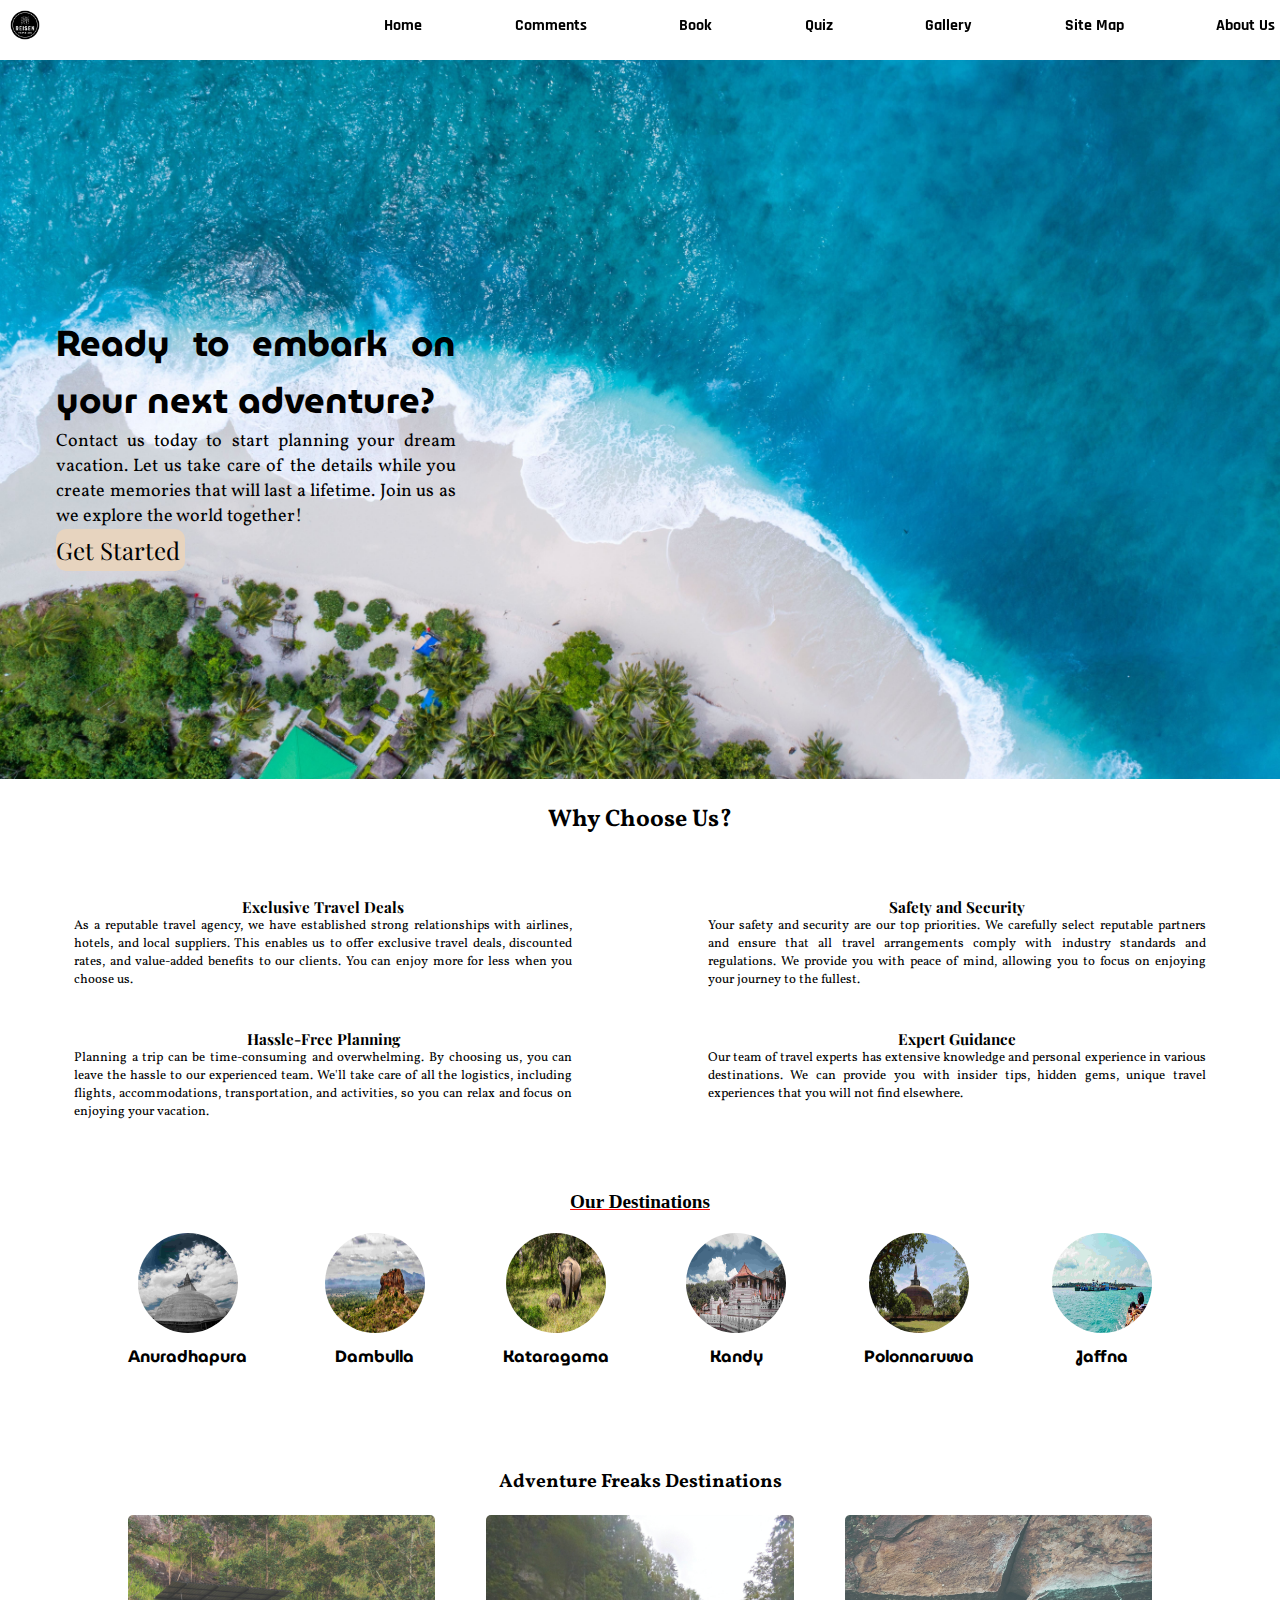
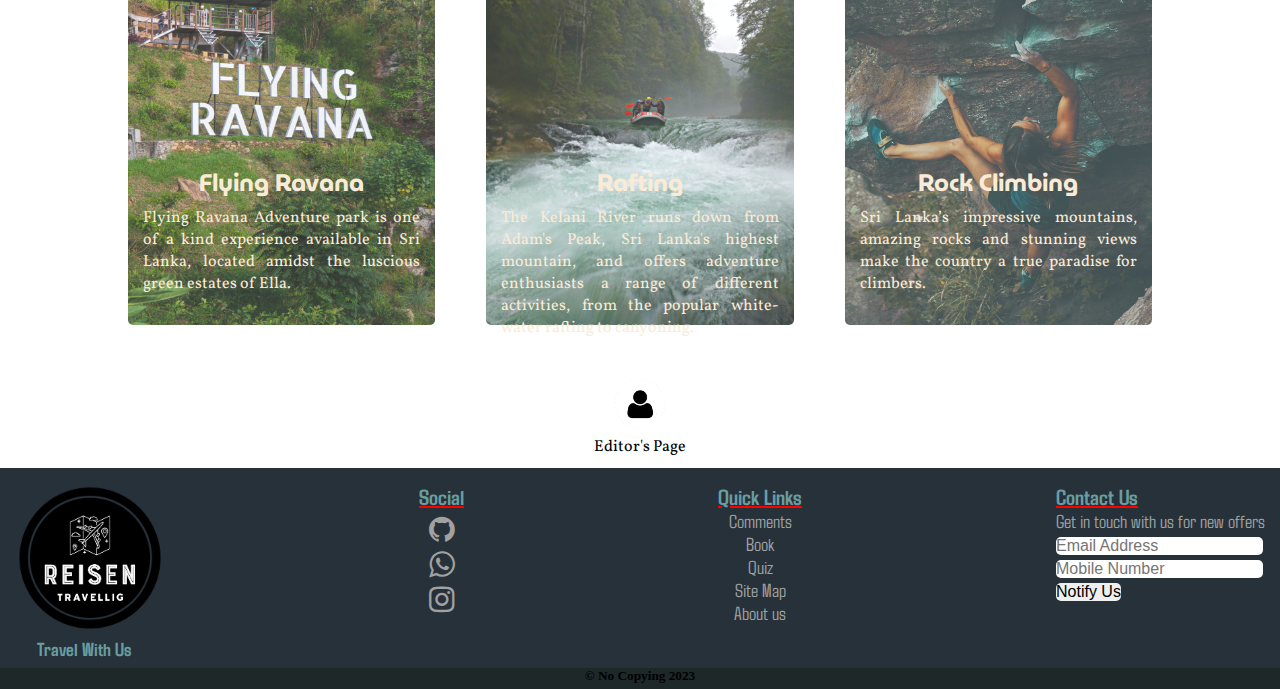
==== commit ca1e9e5d: "Update index.html" ====
--- a/index.html
+++ b/index.html
@@ -7,7 +7,6 @@
     <link rel="stylesheet" href="https://cdnjs.cloudflare.com/ajax/libs/font-awesome/4.7.0/css/font-awesome.min.css">
     <link rel="icon" href="Images/logo.png" type="image/png">
     <link rel="stylesheet" href="./CSS/LandingPageStyle.css">
-    <script src="./JavaScript/LandingPageJS.js"></script>
 </head>
 <body>
     <nav class="navbar" id="navbar">
@@ -171,6 +170,7 @@
     <footer>
         <h5><span>&copy;</span> No Copying 2023</h5>
     </footer>
+    <script src="./JavaScript/LandingPageJS.js"></script>
 </body>
 </html>
 
--- a/CSS/LandingPageStyle.css
+++ b/CSS/LandingPageStyle.css
@@ -1,6 +1,6 @@
 @import url('https://fonts.googleapis.com/css2?family=Rajdhani&display=swap');
-        @import url('https://fonts.googleapis.com/css2?family=Agdasima:wght@700&display=swap');
-        @import url('https://fonts.googleapis.com/css2?family=MuseoModerno:wght@200;400&family=Playfair+Display:wght@400;700&family=Vollkorn:ital,wght@0,400;0,700;1,400&display=swap');
+@import url('https://fonts.googleapis.com/css2?family=Agdasima:wght@700&display=swap');
+@import url('https://fonts.googleapis.com/css2?family=MuseoModerno:wght@200;400&family=Playfair+Display:wght@400;700&family=Vollkorn:ital,wght@0,400;0,700;1,400&display=swap');
 
 * {
     margin: 0;
@@ -111,42 +111,6 @@
     font-family: 'Vollkorn', serif;
 }
 
-/*.labels {
-    margin-top: 50px;
-    width: 90%;
-    margin-left: auto;
-    margin-right: auto;
-    display: flex;
-    justify-content: space-between;
-    flex-direction:row;
-}
-
-.label{
-    width: 20%;
-    min-height: 190px;
-    max-height: 250px;
-    text-align: left;
-    padding: 10px;
-    border-radius: 5px;
-    transition: 0.5s;
-    font-family: 'Vollkorn', serif;
-    font-size: small;
-}
-.label h3{
-    font-family: 'Playfair Display', serif;
-    text-align: center;
-}
-.label p{
-    text-align: justify;
-}
-
-.label:hover{
-    transform: scale(.9);
-    box-shadow: 5px 5px 0 rgb(38, 49, 58) ;
-    box-shadow: 0 8px 8px -4px rgb(38, 49 , 58);
-    box-shadow: 0 3px 10px rgb(38 49 58 / 1)
-
-}*/
 .labels {
     margin-top: 50px;
     width: 90%;
@@ -225,6 +189,90 @@
     font-family: 'MuseoModerno', cursive;
 }
 
+/* .activitiesContainer{
+    width: 80%;
+}
+
+.activities1 img{
+    width: 30%;
+}
+
+.activities2 img{
+    
+    aspect-ratio: 9/16;
+} */
+
+section{
+    font-size: larger;
+    text-align: center;
+    font-weight: bold;
+    margin: 100px 0px 20px 0px;
+    font-family: 'Vollkorn', serif;
+}
+
+.activities{
+    width: 80%;
+    display: flex;
+    justify-content: space-between;
+    margin-left: auto;
+    margin-right: auto;
+}
+
+.activity{
+    width: 30%;
+    position: relative;
+    color: antiquewhite;
+}
+
+.activities img{
+    width: 100%;
+    height: 410px;
+    border-radius: 5px;
+    opacity: 0.8;
+}
+
+.activities-caption{
+    position: absolute;
+    width: 100%;
+    top: 60%;
+}
+
+.activities-caption p{
+    text-align: justify;
+    padding: 5px 15px 5px 15px ;
+    font-family: 'Vollkorn', serif;
+}
+.activities-caption h2{
+    text-align: center;
+    
+    font-family: 'MuseoModerno', cursive;
+}
+
+.activity:hover img{
+    opacity: .2;
+}
+
+.activity:hover .activities-caption{
+    opacity: 1;
+    color: black;
+}
+
+
+.editor, .editor a{
+    width: 100px;
+    text-decoration: none;
+    font-family: 'Vollkorn', serif;
+    color: #000000;
+    text-align: center;
+    margin: 50px auto 10px auto;
+}
+.editor img{
+    width: 50px;
+    border-radius: 50%;
+}
+
+
+
 .main-footer {
     margin-top: auto;
     background-color: rgb(38, 49, 58);
